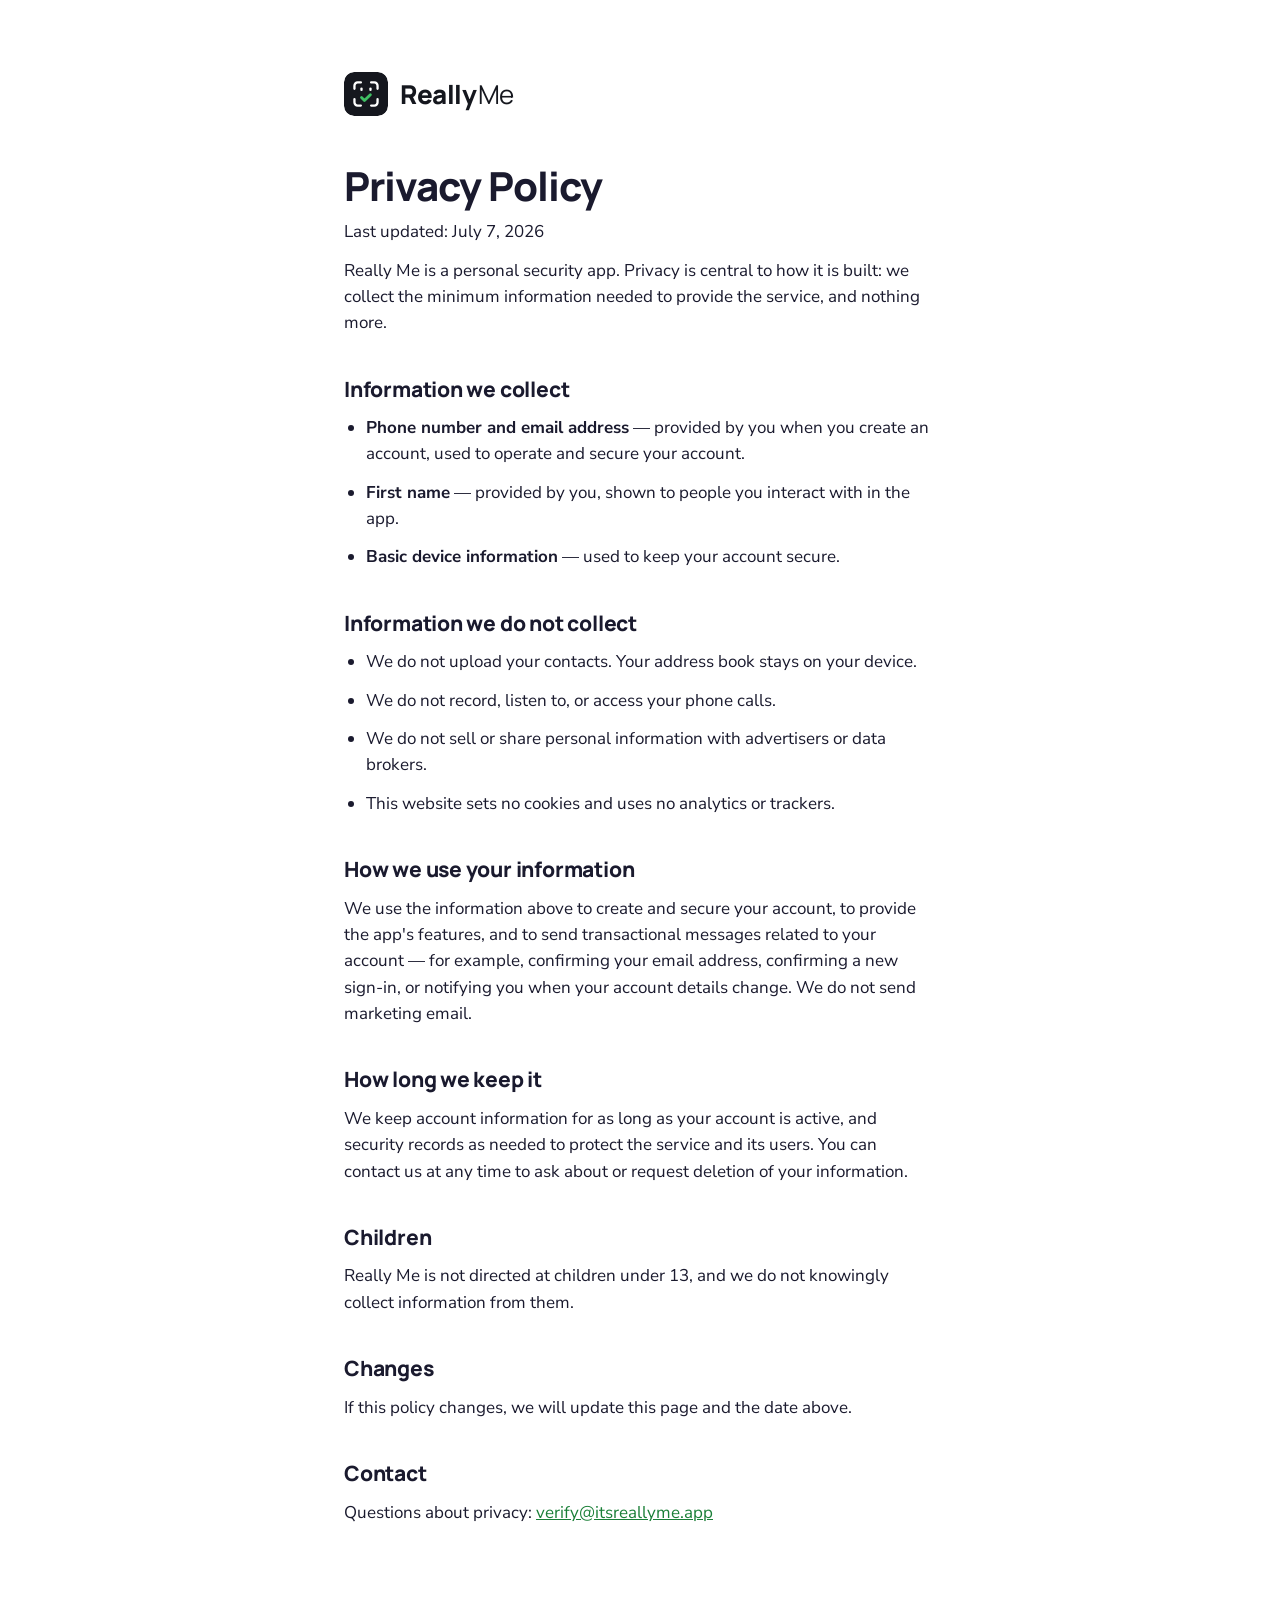
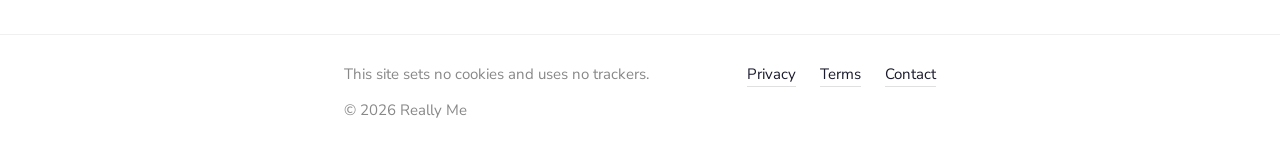
==== privacy.html @ 222af529 "ReallyMe site" ====
<!DOCTYPE html>
<html lang="en">
<head>
<meta charset="UTF-8">
<meta name="viewport" content="width=device-width, initial-scale=1.0">
<title>Privacy Policy — Really Me</title>
<meta name="robots" content="noindex">
<link rel="icon" type="image/svg+xml" href="app-icon.svg">
<link rel="stylesheet" href="styles.css">
</head>
<body>
<main class="legal">
  <div class="wrap">
    <p class="wordmark"><a href="index.html"><svg class="tile" viewBox="0 0 24 24" xmlns="http://www.w3.org/2000/svg" aria-hidden="true"><rect width="24" height="24" rx="5.5" fill="#15171E"/><g fill="none" stroke-linecap="round" stroke-linejoin="round" transform="translate(3.6 3.6) scale(0.7)"><g stroke="#FFFFFF" stroke-width="1.8"><path d="M3 8V5.5A2.5 2.5 0 0 1 5.5 3H8"/><path d="M16 3h2.5A2.5 2.5 0 0 1 21 5.5V8"/><path d="M3 16v2.5A2.5 2.5 0 0 0 5.5 21H8"/><path d="M16 21h2.5a2.5 2.5 0 0 0 2.5-2.5V16"/><path d="M8.5 7.8v1"/><path d="M15.5 7.8v1"/></g><path d="M8.5 14.8l2.3 2.3 4.6-4.6" stroke="#3FBF63" stroke-width="2.2"/></g></svg><span class="wordtext"><b>Really</b><span>Me</span></span></a></p>

    <h1>Privacy Policy</h1>
    <p class="updated">Last updated: July 7, 2026</p>

    <p>Really Me is a personal security app. Privacy is central to how it is
    built: we collect the minimum information needed to provide the service,
    and nothing more.</p>

    <h2>Information we collect</h2>
    <ul>
      <li><strong>Phone number and email address</strong> — provided by you
      when you create an account, used to operate and secure your
      account.</li>
      <li><strong>First name</strong> — provided by you, shown to people you
      interact with in the app.</li>
      <li><strong>Basic device information</strong> — used to keep your
      account secure.</li>
    </ul>

    <h2>Information we do not collect</h2>
    <ul>
      <li>We do not upload your contacts. Your address book stays on your
      device.</li>
      <li>We do not record, listen to, or access your phone calls.</li>
      <li>We do not sell or share personal information with advertisers or
      data brokers.</li>
      <li>This website sets no cookies and uses no analytics or
      trackers.</li>
    </ul>

    <h2>How we use your information</h2>
    <p>We use the information above to create and secure your account, to
    provide the app's features, and to send transactional messages related
    to your account — for example, confirming your email address, confirming
    a new sign-in, or notifying you when your account details change. We do
    not send marketing email.</p>

    <h2>How long we keep it</h2>
    <p>We keep account information for as long as your account is active,
    and security records as needed to protect the service and its users. You
    can contact us at any time to ask about or request deletion of your
    information.</p>

    <h2>Children</h2>
    <p>Really Me is not directed at children under 13, and we do not
    knowingly collect information from them.</p>

    <h2>Changes</h2>
    <p>If this policy changes, we will update this page and the date above.</p>

    <h2>Contact</h2>
    <p>Questions about privacy: <a href="mailto:verify@itsreallyme.app">verify@itsreallyme.app</a></p>
  </div>
</main>

<footer>
  <div class="wrap footer-row">
    <p class="quiet">This site sets no cookies and uses no trackers.</p>
    <nav>
      <a href="privacy.html">Privacy</a>
      <a href="terms.html">Terms</a>
      <a href="mailto:verify@itsreallyme.app">Contact</a>
    </nav>
    <p class="quiet">© 2026 Really Me</p>
  </div>
</footer>
</body>
</html>
---- styles.css ----
/* Really Me — site styles. Brand tokens from theme.js / design handoff.
   Fonts self-hosted (fonts/): no external requests, no trackers. */

@font-face {
  font-family: 'Nunito Sans';
  src: url('fonts/nunito-sans-latin-400-normal.woff2') format('woff2');
  font-weight: 400; font-style: normal; font-display: swap;
}
@font-face {
  font-family: 'Nunito Sans';
  src: url('fonts/nunito-sans-latin-700-normal.woff2') format('woff2');
  font-weight: 700; font-style: normal; font-display: swap;
}
@font-face {
  font-family: 'Manrope';
  src: url('fonts/manrope-latin-400-normal.woff2') format('woff2');
  font-weight: 400; font-style: normal; font-display: swap;
}
@font-face {
  font-family: 'Manrope';
  src: url('fonts/manrope-latin-800-normal.woff2') format('woff2');
  font-weight: 800; font-style: normal; font-display: swap;
}

:root {
  --ink: #1A1A2E;          /* theme.js textPrimary */
  --tile: #15171E;         /* wordmark icon tile */
  --muted: #666666;        /* theme.js textSecondary */
  --soft: #888888;         /* theme.js textMuted */
  --bg: #FFFFFF;
  --border: #E0E0E0;
  --divider: #F0F0F0;
  --green: #1A7F37;        /* confirmGreen */
  --green-bright: #3FBF63; /* icon check accent */
}

* { margin: 0; padding: 0; box-sizing: border-box; }

html { -webkit-text-size-adjust: 100%; }

body {
  font-family: 'Nunito Sans', -apple-system, BlinkMacSystemFont, 'Segoe UI',
    Roboto, sans-serif;
  background: var(--bg);
  color: var(--ink);
  line-height: 1.55;
  min-height: 100vh;
  display: flex;
  flex-direction: column;
}

.wrap {
  max-width: 640px;
  margin: 0 auto;
  padding: 0 24px;
  width: 100%;
}

/* ---------- wordmark lockup ---------- */

.wordmark {
  display: flex;
  align-items: center;
  gap: 12px;
  margin-bottom: 56px;
}

.wordmark a {
  display: flex;
  align-items: center;
  gap: 12px;
  color: inherit;
  text-decoration: none;
}

.tile {
  width: 44px;
  height: 44px;
  border-radius: 10px;
  flex-shrink: 0;
}

.wordtext {
  font-family: 'Manrope', 'Nunito Sans', sans-serif;
  font-size: 26px;
  letter-spacing: -0.5px;
  color: var(--tile);
}

.wordtext b { font-weight: 800; }
.wordtext span { font-weight: 400; margin-left: 0.06em; }

/* ---------- hero ---------- */

.hero {
  flex: 1;
  display: flex;
  align-items: center;
  padding: 96px 0;
}

h1 {
  font-family: 'Manrope', 'Nunito Sans', sans-serif;
  font-size: clamp(40px, 8vw, 62px);
  line-height: 1.08;
  letter-spacing: -0.025em;
  font-weight: 800;
  margin-bottom: 28px;
}

.sub {
  font-size: clamp(19px, 3vw, 22px);
  color: var(--muted);
  margin-bottom: 48px;
}

.notify {
  display: inline-block;
  background: var(--green);
  color: #FFFFFF;
  text-decoration: none;
  font-size: 19px;
  font-weight: 700;
  padding: 17px 28px;
  border-radius: 12px;
  min-height: 56px;
}

.notify:hover { background: #166B2E; }

.notify:focus-visible,
footer a:focus-visible,
.wordmark a:focus-visible {
  outline: 3px solid var(--ink);
  outline-offset: 3px;
  border-radius: 6px;
}

/* ---------- footer ---------- */

footer {
  border-top: 1px solid var(--divider);
  padding: 28px 0;
}

.footer-row {
  display: flex;
  flex-wrap: wrap;
  gap: 12px 28px;
  align-items: center;
  justify-content: space-between;
  font-size: 15px;
}

footer nav { display: flex; gap: 24px; }

footer a {
  color: var(--ink);
  text-decoration: none;
  border-bottom: 1px solid var(--border);
}

footer a:hover { border-bottom-color: var(--ink); }

.quiet { color: var(--soft); }

/* ---------- legal pages ---------- */

.legal { padding: 72px 0 96px; }

.legal .wordmark { margin-bottom: 48px; }

.legal h1 {
  font-size: clamp(30px, 5vw, 40px);
  margin-bottom: 12px;
}

.updated {
  color: var(--soft);
  font-size: 15px;
  margin-bottom: 40px;
}

.legal h2 {
  font-family: 'Manrope', 'Nunito Sans', sans-serif;
  font-size: 21px;
  font-weight: 800;
  letter-spacing: -0.01em;
  margin: 36px 0 10px;
}

.legal p, .legal li {
  font-size: 17px;
  color: var(--ink);
  margin-bottom: 12px;
}

.legal ul { padding-left: 22px; margin-bottom: 12px; }

.legal a { color: var(--green); }

@media (prefers-reduced-motion: reduce) {
  * { transition: none !important; animation: none !important; }
}
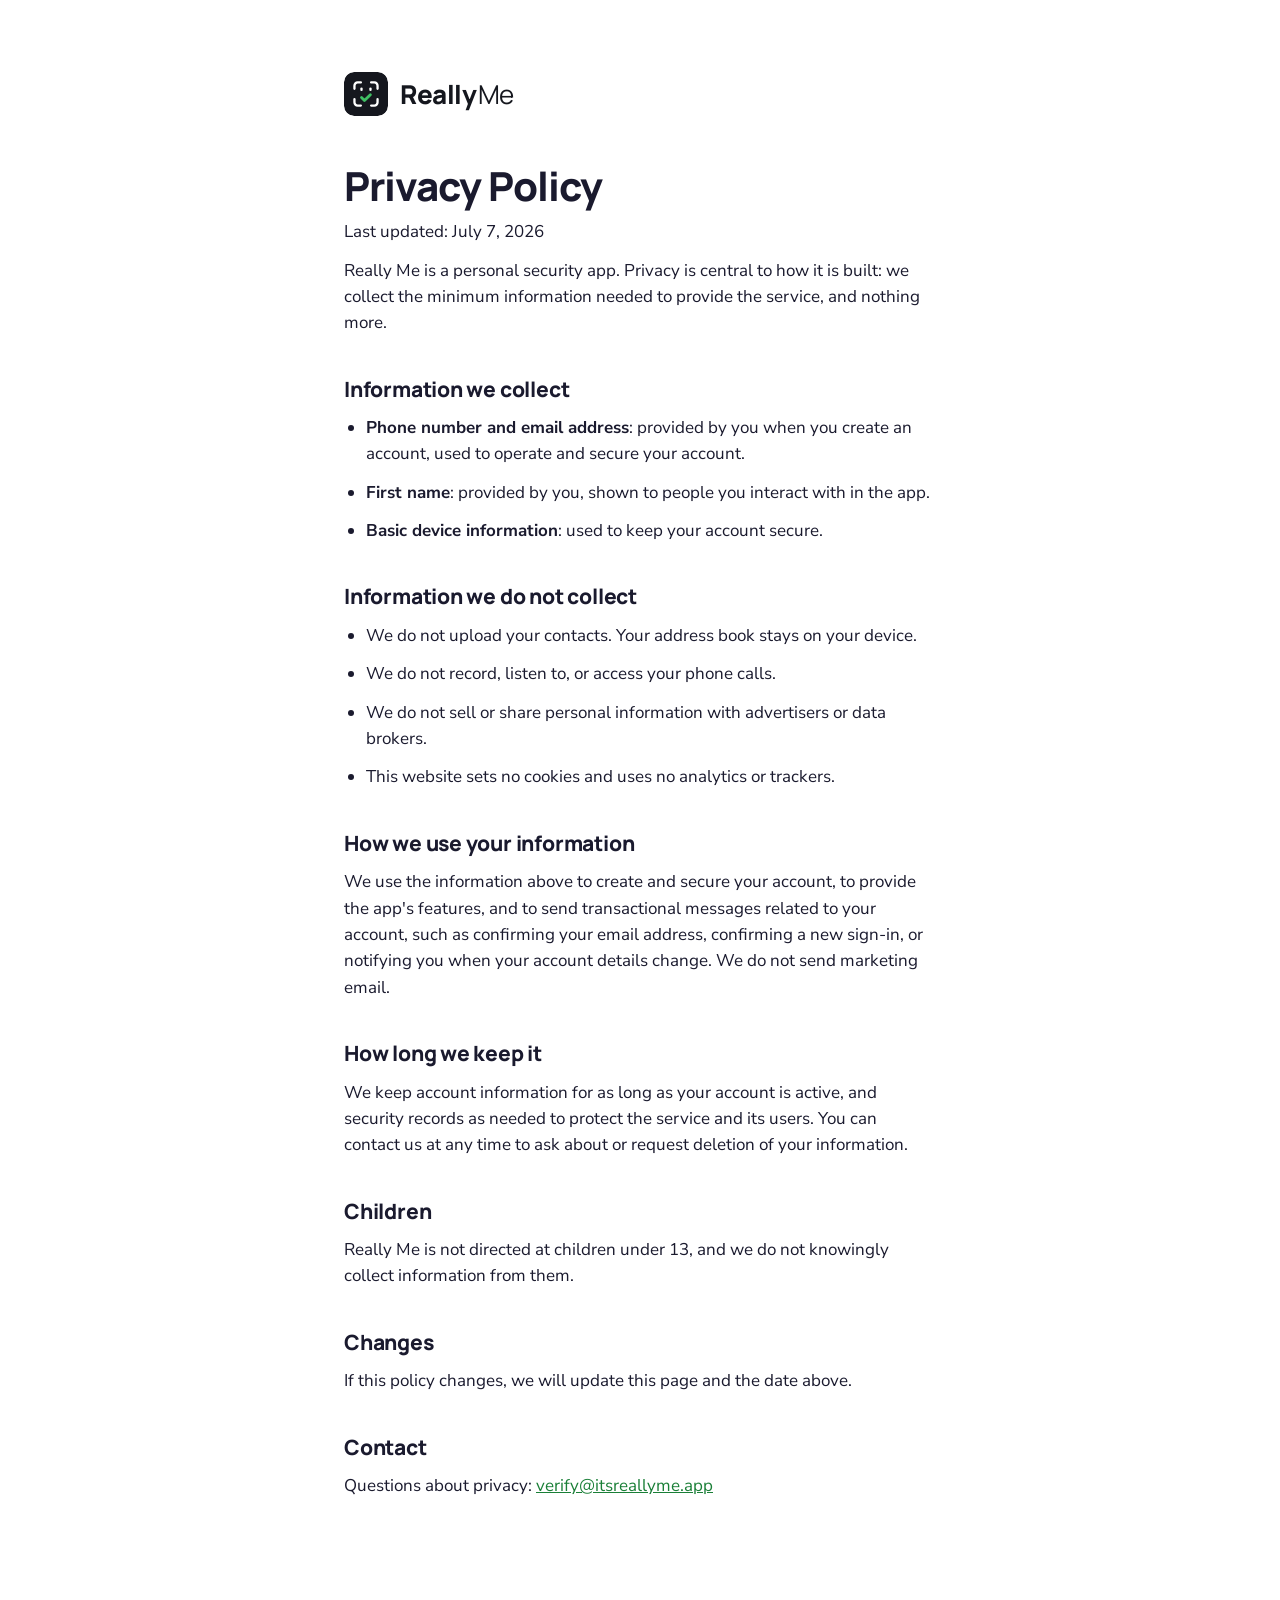
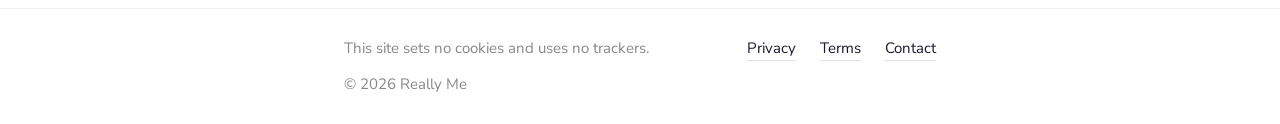
==== commit 711316d0: "Remove em dashes from site copy" ====
--- a/privacy.html
+++ b/privacy.html
@@ -3,7 +3,7 @@
 <head>
 <meta charset="UTF-8">
 <meta name="viewport" content="width=device-width, initial-scale=1.0">
-<title>Privacy Policy — Really Me</title>
+<title>Privacy Policy | Really Me</title>
 <meta name="robots" content="noindex">
 <link rel="icon" type="image/svg+xml" href="app-icon.svg">
 <link rel="stylesheet" href="styles.css">
@@ -22,12 +22,12 @@
 
     <h2>Information we collect</h2>
     <ul>
-      <li><strong>Phone number and email address</strong> — provided by you
+      <li><strong>Phone number and email address</strong>: provided by you
       when you create an account, used to operate and secure your
       account.</li>
-      <li><strong>First name</strong> — provided by you, shown to people you
+      <li><strong>First name</strong>: provided by you, shown to people you
       interact with in the app.</li>
-      <li><strong>Basic device information</strong> — used to keep your
+      <li><strong>Basic device information</strong>: used to keep your
       account secure.</li>
     </ul>
 
@@ -45,7 +45,7 @@
     <h2>How we use your information</h2>
     <p>We use the information above to create and secure your account, to
     provide the app's features, and to send transactional messages related
-    to your account — for example, confirming your email address, confirming
+    to your account, such as confirming your email address, confirming
     a new sign-in, or notifying you when your account details change. We do
     not send marketing email.</p>
 
--- a/styles.css
+++ b/styles.css
@@ -1,4 +1,4 @@
-/* Really Me — site styles. Brand tokens from theme.js / design handoff.
+/* Really Me site styles. Brand tokens from theme.js / design handoff.
    Fonts self-hosted (fonts/): no external requests, no trackers. */
 
 @font-face {
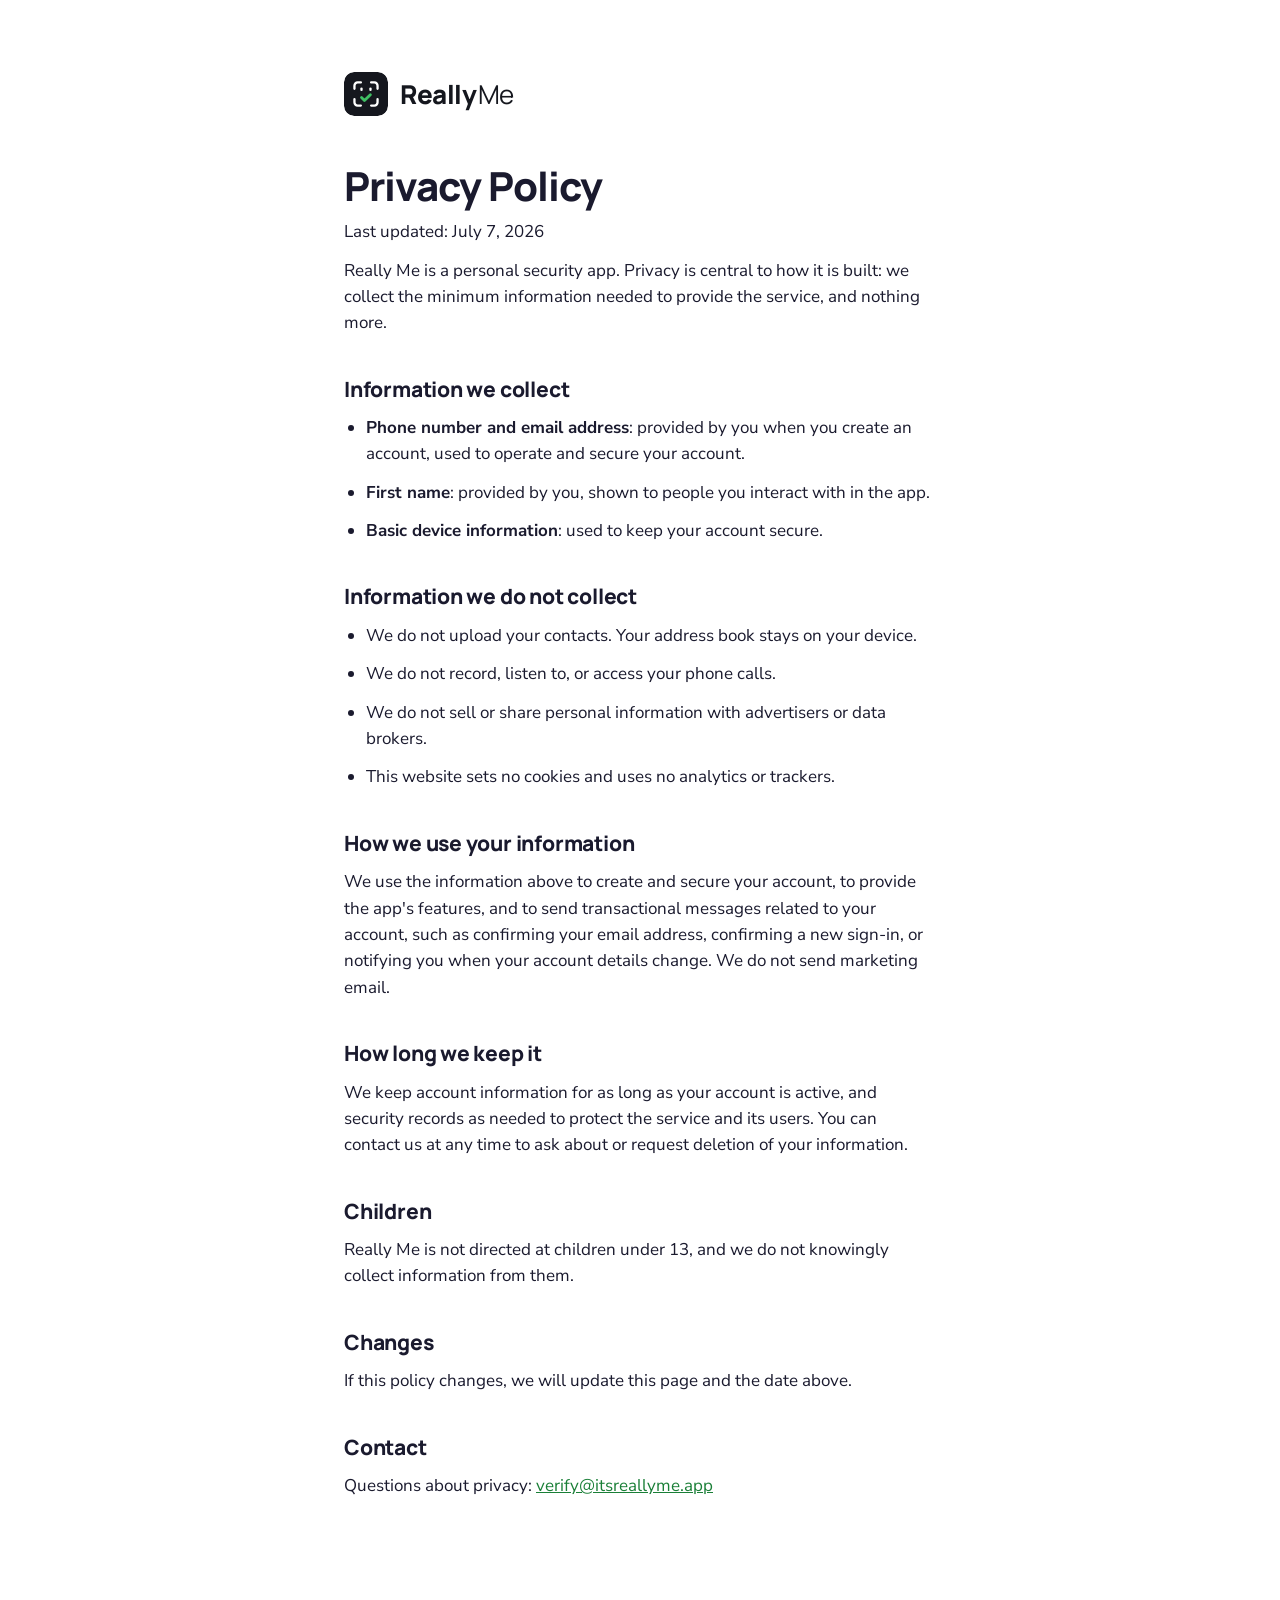
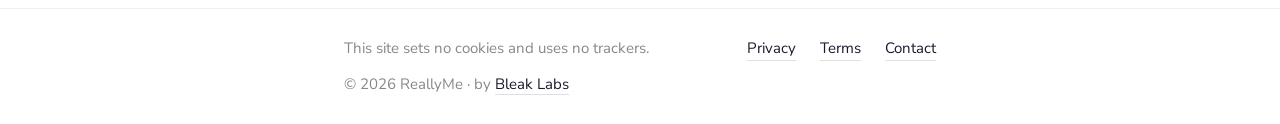
==== commit a4468f08: "Add Bleak Labs credit to footer" ====
--- a/privacy.html
+++ b/privacy.html
@@ -75,7 +75,7 @@
       <a href="terms.html">Terms</a>
       <a href="mailto:verify@itsreallyme.app">Contact</a>
     </nav>
-    <p class="quiet">© 2026 Really Me</p>
+    <p class="quiet">© 2026 ReallyMe · by <a href="https://bleaklabs.com">Bleak Labs</a></p>
   </div>
 </footer>
 </body>
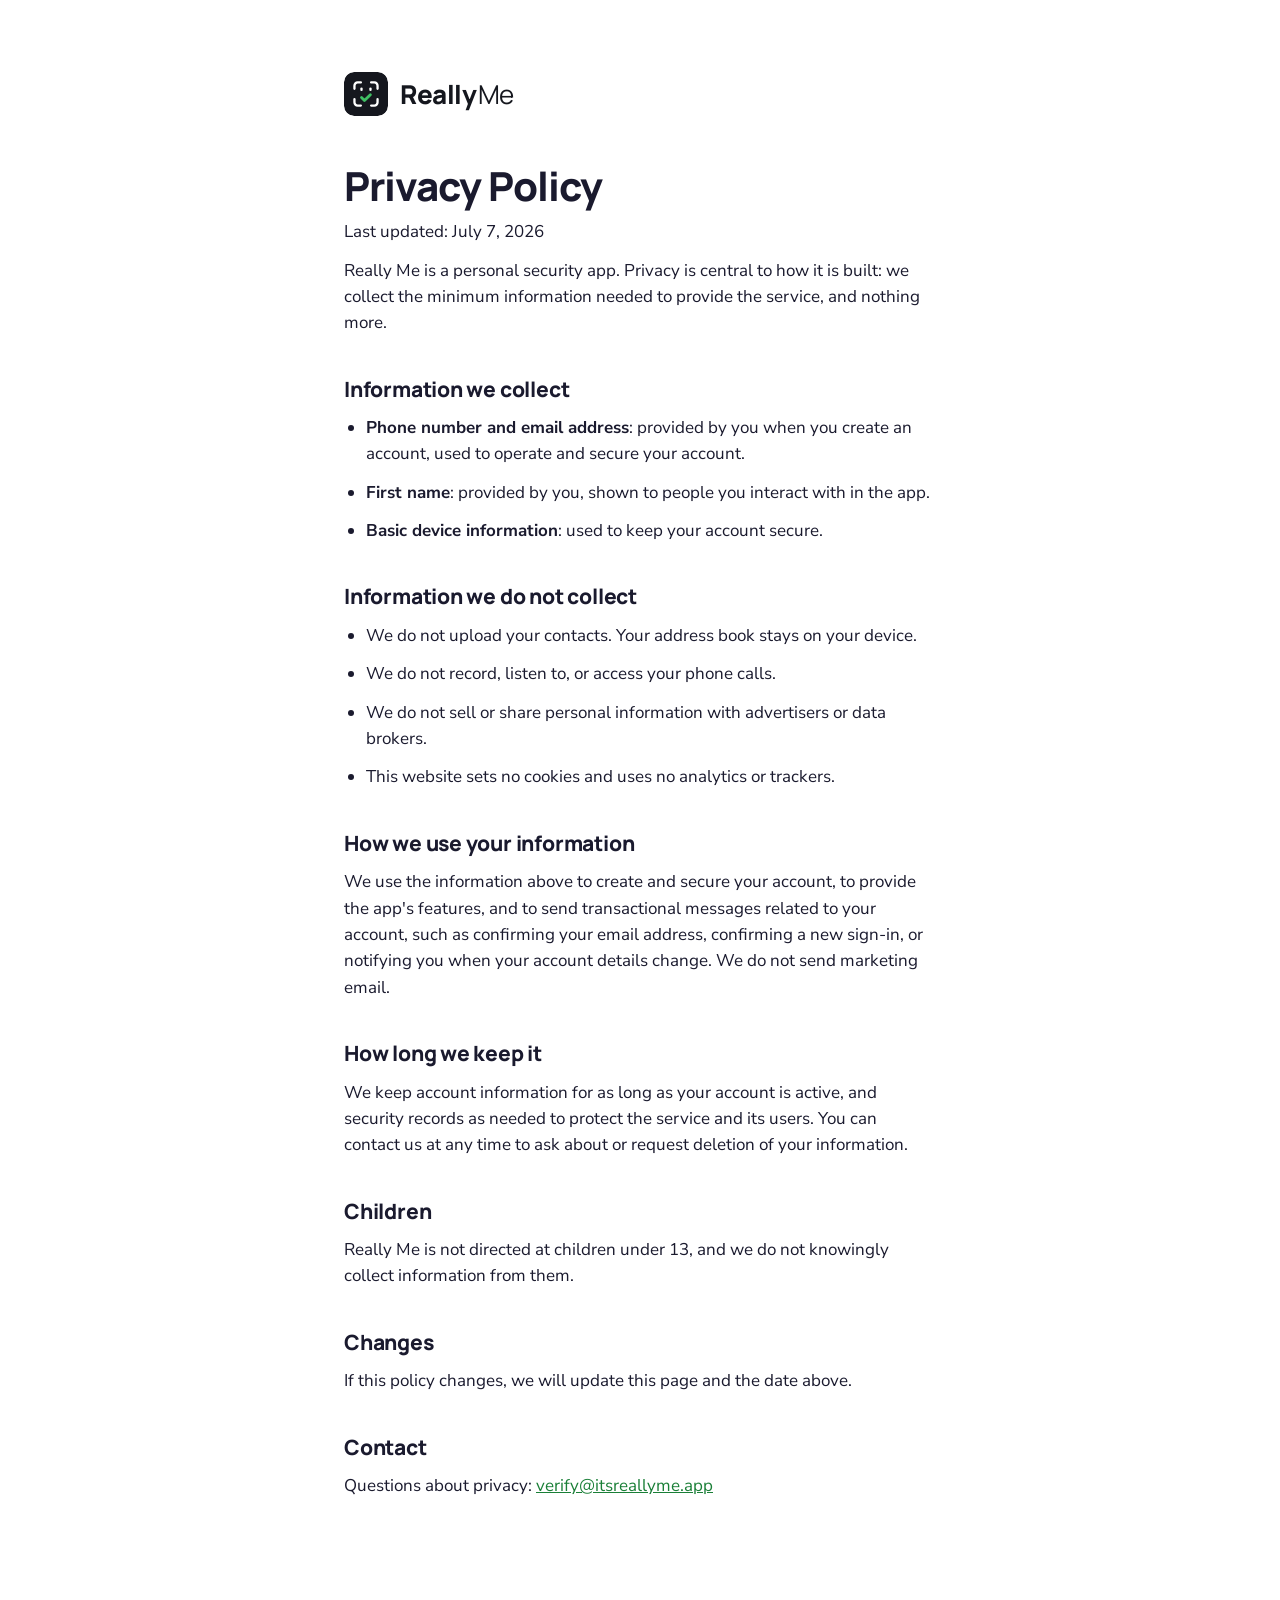
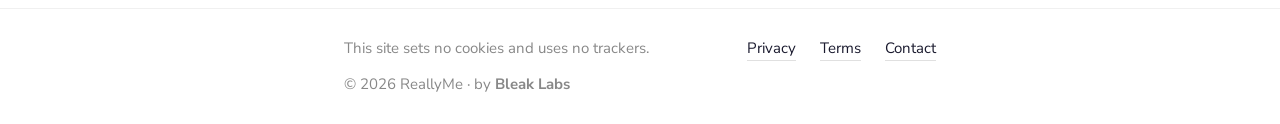
==== commit 19c6a629: "Style footer attribution link as text weight, not navigation" ====
--- a/privacy.html
+++ b/privacy.html
@@ -75,7 +75,7 @@
       <a href="terms.html">Terms</a>
       <a href="mailto:verify@itsreallyme.app">Contact</a>
     </nav>
-    <p class="quiet">© 2026 ReallyMe · by <a href="https://bleaklabs.com">Bleak Labs</a></p>
+    <p class="quiet">© 2026 ReallyMe · by <a class="by-link" href="https://bleaklabs.com">Bleak Labs</a></p>
   </div>
 </footer>
 </body>
--- a/styles.css
+++ b/styles.css
@@ -164,6 +164,15 @@
 
 .quiet { color: var(--soft); }
 
+/* attribution, not navigation: sits in the quiet line, weight only */
+footer .by-link {
+  color: inherit;
+  font-weight: 700;
+  border-bottom: 0;
+}
+
+footer .by-link:hover { color: var(--ink); }
+
 /* ---------- legal pages ---------- */
 
 .legal { padding: 72px 0 96px; }
